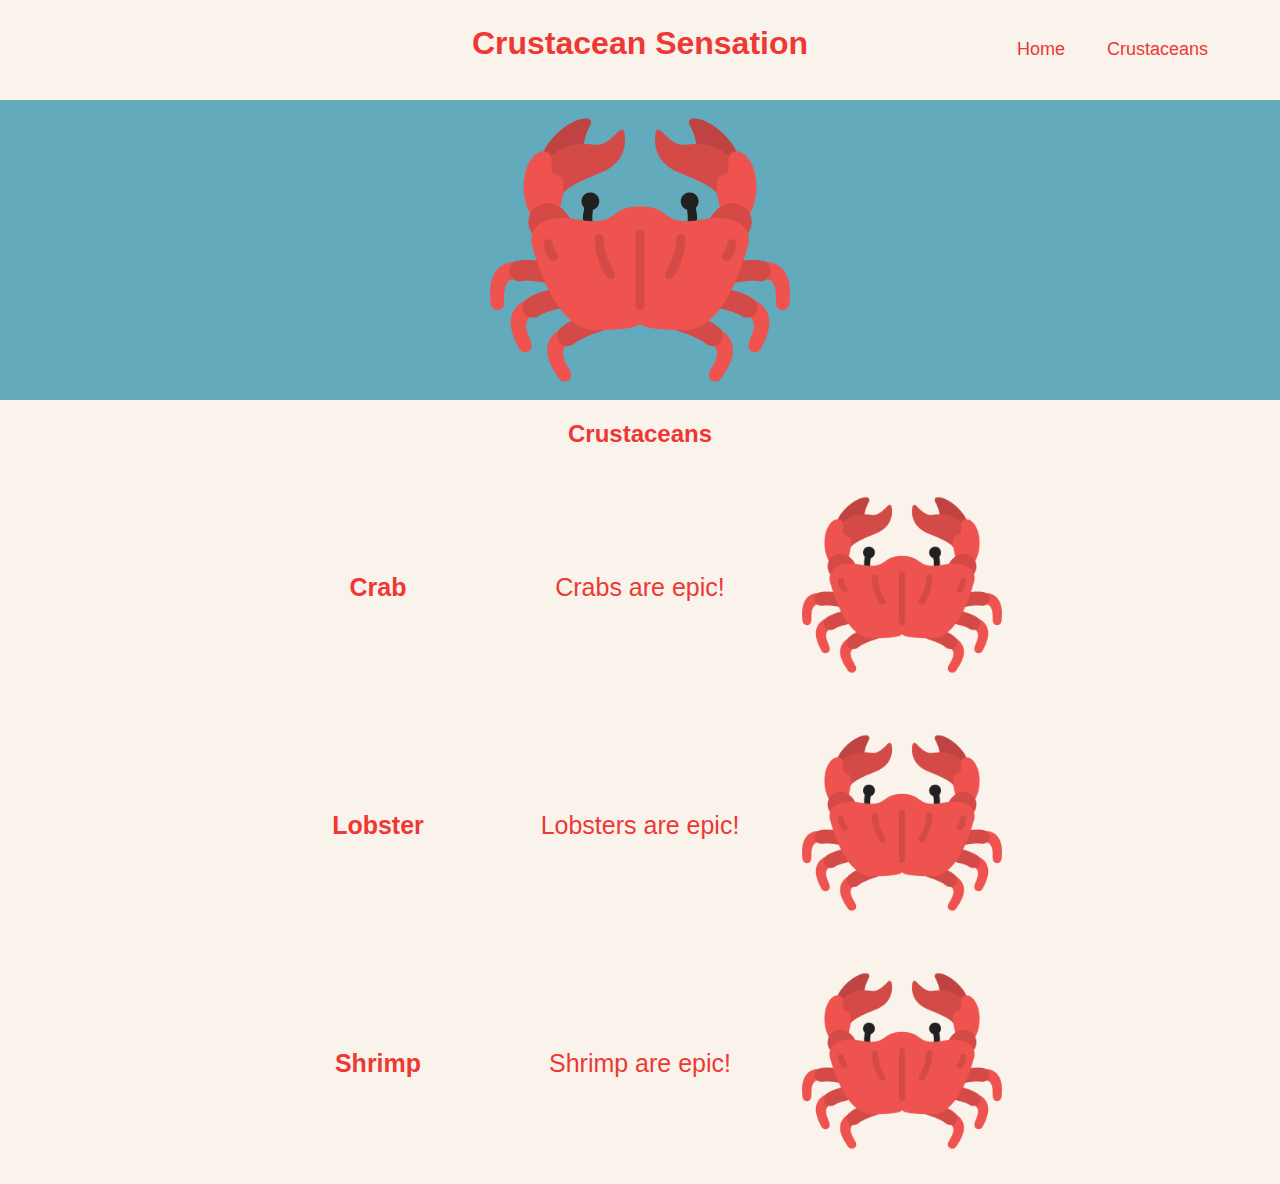
==== about.html @ 0e7e5461 "Add files via upload" ====
<!DOCTYPE html>
<html lang="en">
    <head>
        <title>Crustaceans</title>
        <link rel="stylesheet" href="style.css">
    </head>
    <body>
        <div class="Header">
            <h1 class="HeaderTitle">Crustacean Sensation</h1>
            <table class="NavLinks">
                <tr>
                    <td class="TableLinks"><a href="index.html" class="Links">Home</a></td>
                    <td class="TableLinks"><a href="about.html" class="Links">Crustaceans</a></td>
                </tr>
            </table>
        </div>
        <div class="CrabImageSection">
            <img class="CrabImg"src="Images/Crab.png">
        </div>
        <h2>Crustaceans</h2>
        <div>
            <table class="CrustInfo">
                <tr>
                    <td class="CrustData"><strong>Crab</strong></td>
                    <td class="CrustData">Crabs are epic!</td>
                    <td class="CrustData"><img class="TableImg" src="Images/Crab.png"></td>
                </tr>
                <tr>
                    <td class="CrustData"><strong>Lobster</strong></td>
                    <td class="CrustData">Lobsters are epic!</td>
                    <td class="CrustData"><img class="TableImg" src="Images/Crab.png"></td>
                </tr>
                <tr>
                    <td class="CrustData"><strong>Shrimp</strong></td>
                    <td class="CrustData">Shrimp are epic!</td>
                    <td class="CrustData"><img class="TableImg" src="Images/Crab.png"></td>
                </tr>
            </table>
        </div>
    </body>
</html>
---- style.css ----
body{
    text-align: center;
    margin: 0;
    font-family: 'Gill Sans', 'Gill Sans MT', Calibri, 'Trebuchet MS', sans-serif;
    background-color: #F9F3EC;
    color: #ED3833;
}

h1{
    margin: 0;
}

.Header{
    height: 100px;
    width: 100%;
    background-color: #F9F3EC;
}

.HeaderTitle{
    color: #ED3833;
    position: relative;
    top: 25px;
}

.NavLinks{
    margin-left: auto;
    margin-right: 50px;
    position: relative;
}

.TableLinks{
    padding: 0 20px;
}

.CrabImageSection{
    height: 300px;
    background-color: #63AABC;
}

.CrabImg{
    height: 300px;
}

.CrustaceanButton{
    border-radius: 5px;
    background-color: #ED3833;
    color: #F9F3EC;
    font-size: 40px;
    border-style: none;
}

.CrustaceanButton:hover{
    border-radius: 5px;
    background-color: #9f2622;
    color: #F9F3EC;
    font-size: 40px;
    border-style: none;
}

.Links{
    text-decoration: none;
    color: #ED3833;
    font-size: 18px;
}

.Links:hover{
    color: #641917;
}

.CrustInfo{
    margin: 0 auto;
    font-size: 25px;
}

.CrustData{
    padding: 15px 30px;
    margin: auto 0;
    width: 200px;
}

.TableImg{
    width: 200px;
    display: inline;
}
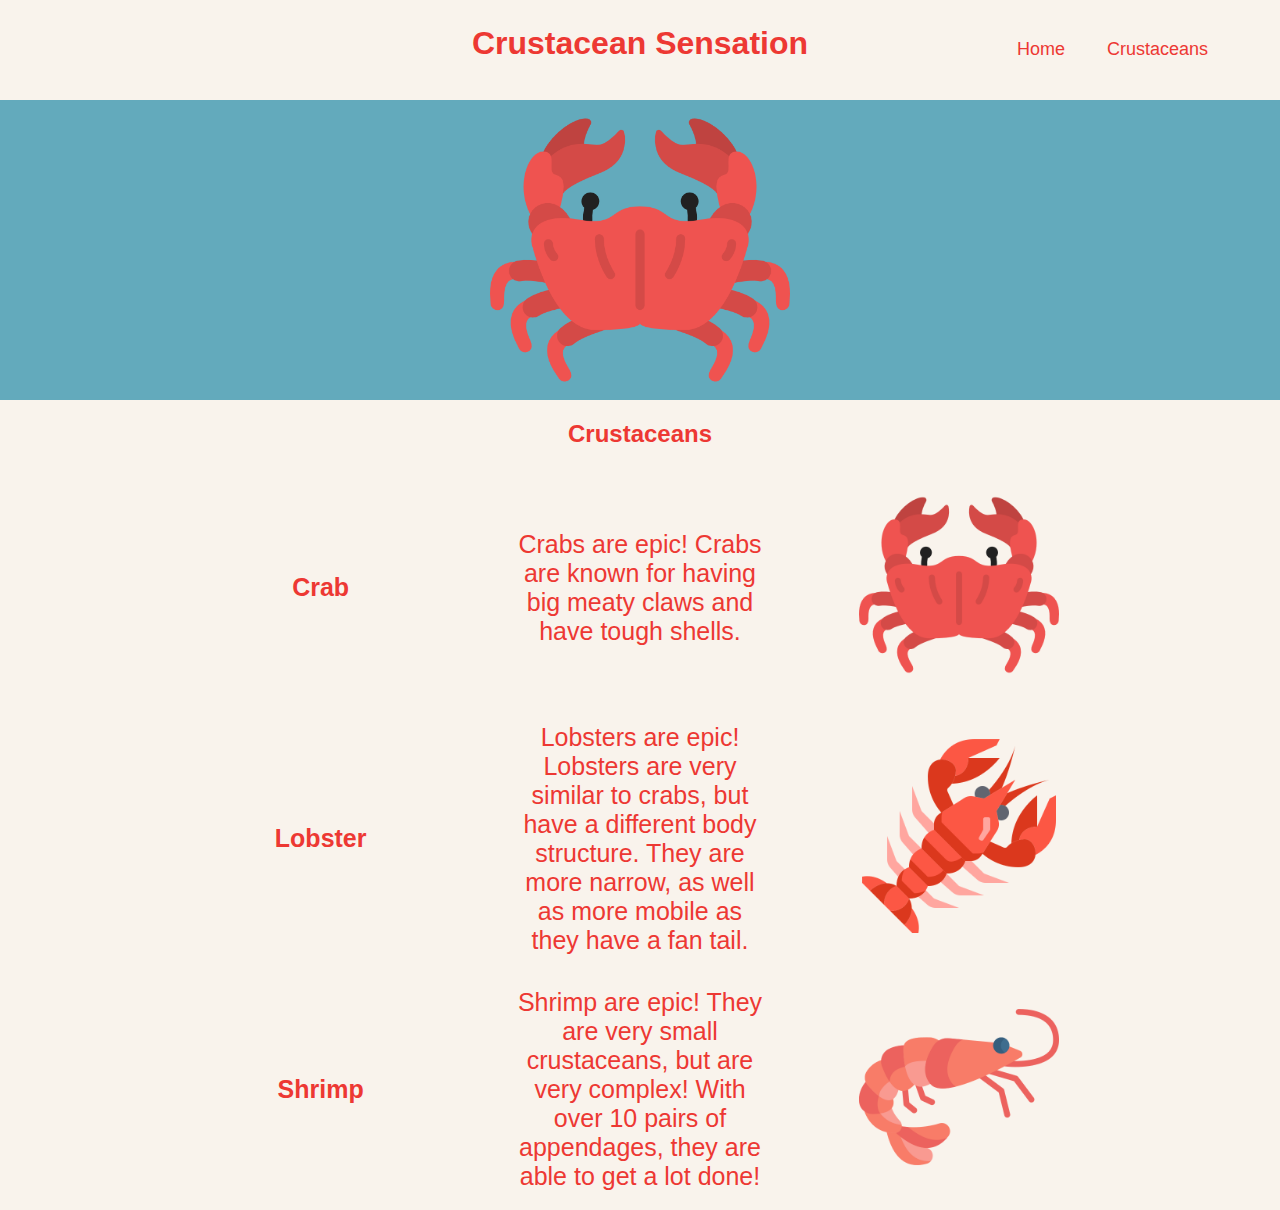
==== commit ced5216d: "Updated Crustaceans Page" ====
--- a/about.html
+++ b/about.html
@@ -22,18 +22,18 @@
             <table class="CrustInfo">
                 <tr>
                     <td class="CrustData"><strong>Crab</strong></td>
-                    <td class="CrustData">Crabs are epic!</td>
+                    <td class="CrustData">Crabs are epic! Crabs are known for having big meaty claws and have tough shells.</td>
                     <td class="CrustData"><img class="TableImg" src="Images/Crab.png"></td>
                 </tr>
                 <tr>
                     <td class="CrustData"><strong>Lobster</strong></td>
-                    <td class="CrustData">Lobsters are epic!</td>
-                    <td class="CrustData"><img class="TableImg" src="Images/Crab.png"></td>
+                    <td class="CrustData">Lobsters are epic! Lobsters are very similar to crabs, but have a different body structure. They are more narrow, as well as more mobile as they have a fan tail.</td>
+                    <td class="CrustData"><img class="TableImg" src="Images/Lobster.png"></td>
                 </tr>
                 <tr>
                     <td class="CrustData"><strong>Shrimp</strong></td>
-                    <td class="CrustData">Shrimp are epic!</td>
-                    <td class="CrustData"><img class="TableImg" src="Images/Crab.png"></td>
+                    <td class="CrustData">Shrimp are epic! They are very small crustaceans, but are very complex! With over 10 pairs of appendages, they are able to get a lot done!</td>
+                    <td class="CrustData"><img class="TableImg" src="Images/Shrimp.png"></td>
                 </tr>
             </table>
         </div>
--- a/style.css
+++ b/style.css
@@ -70,6 +70,7 @@
 .CrustInfo{
     margin: 0 auto;
     font-size: 25px;
+    width: 75%;
 }
 
 .CrustData{
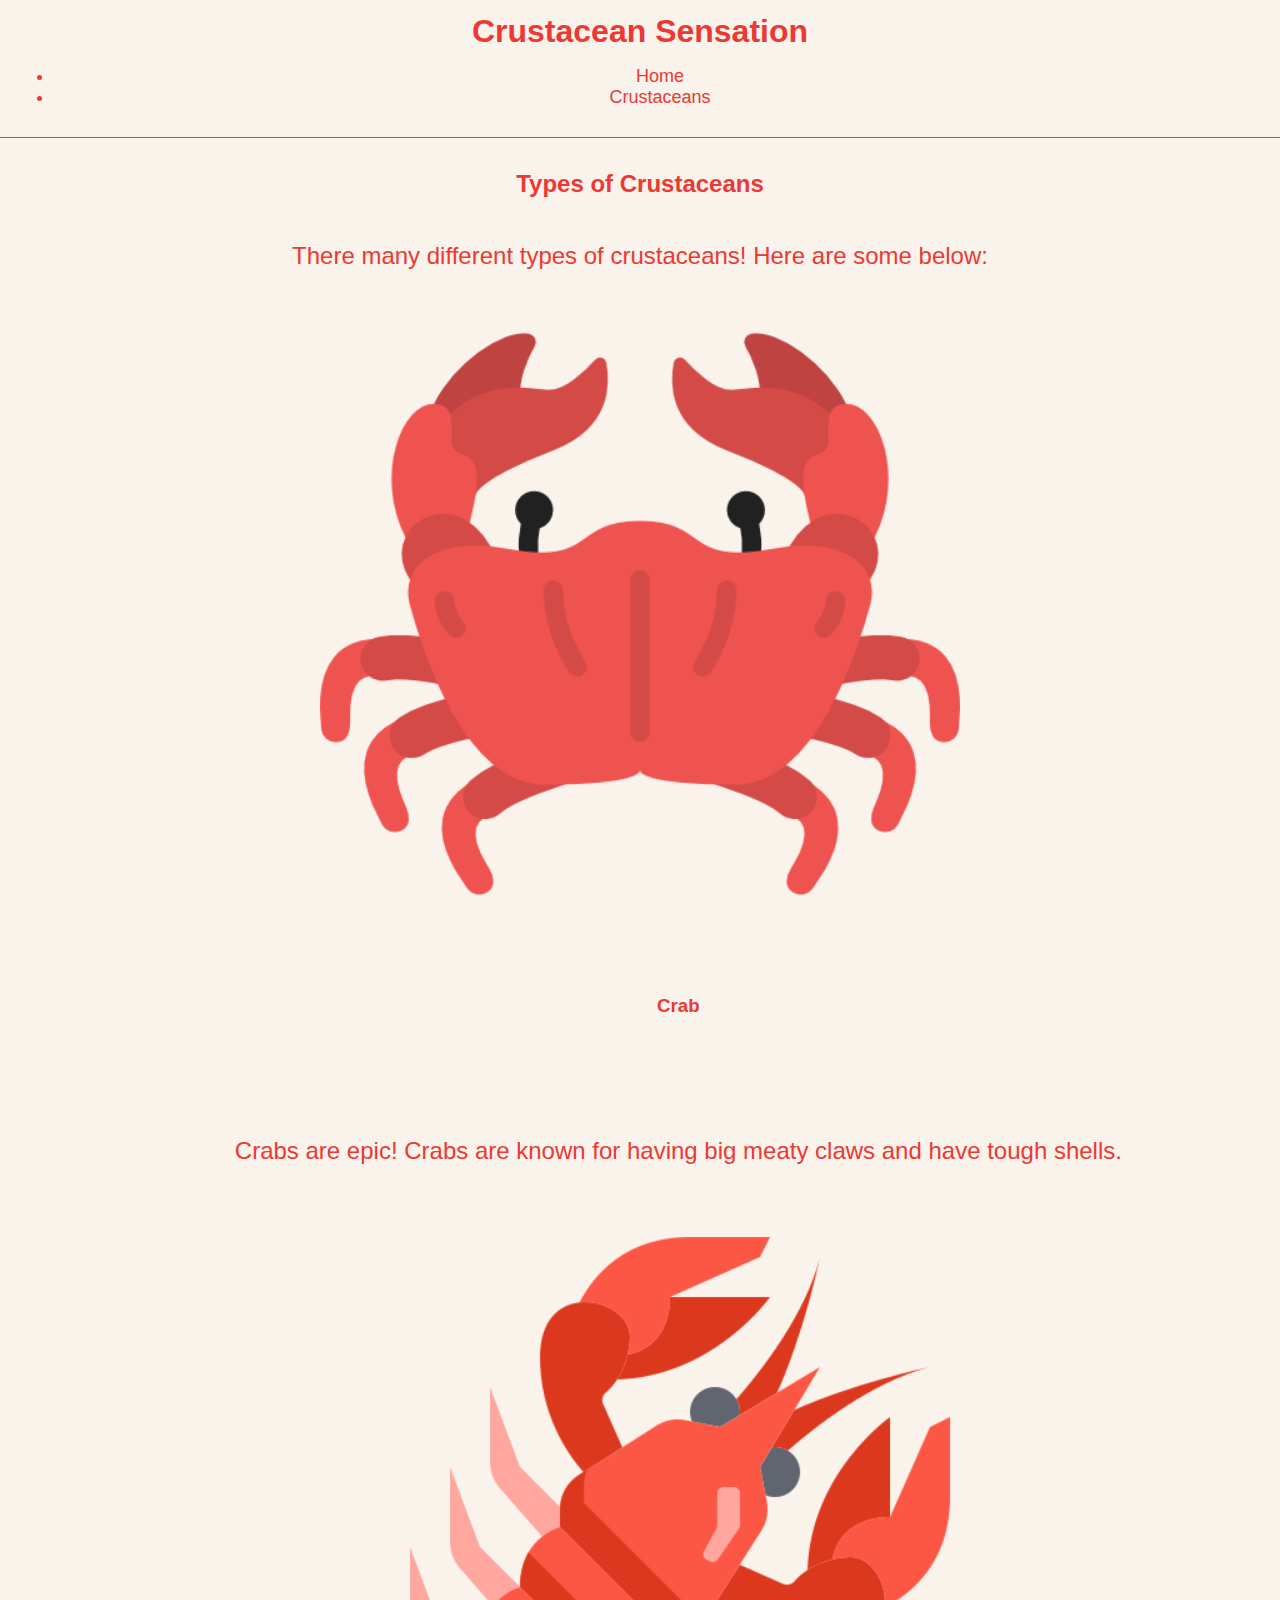
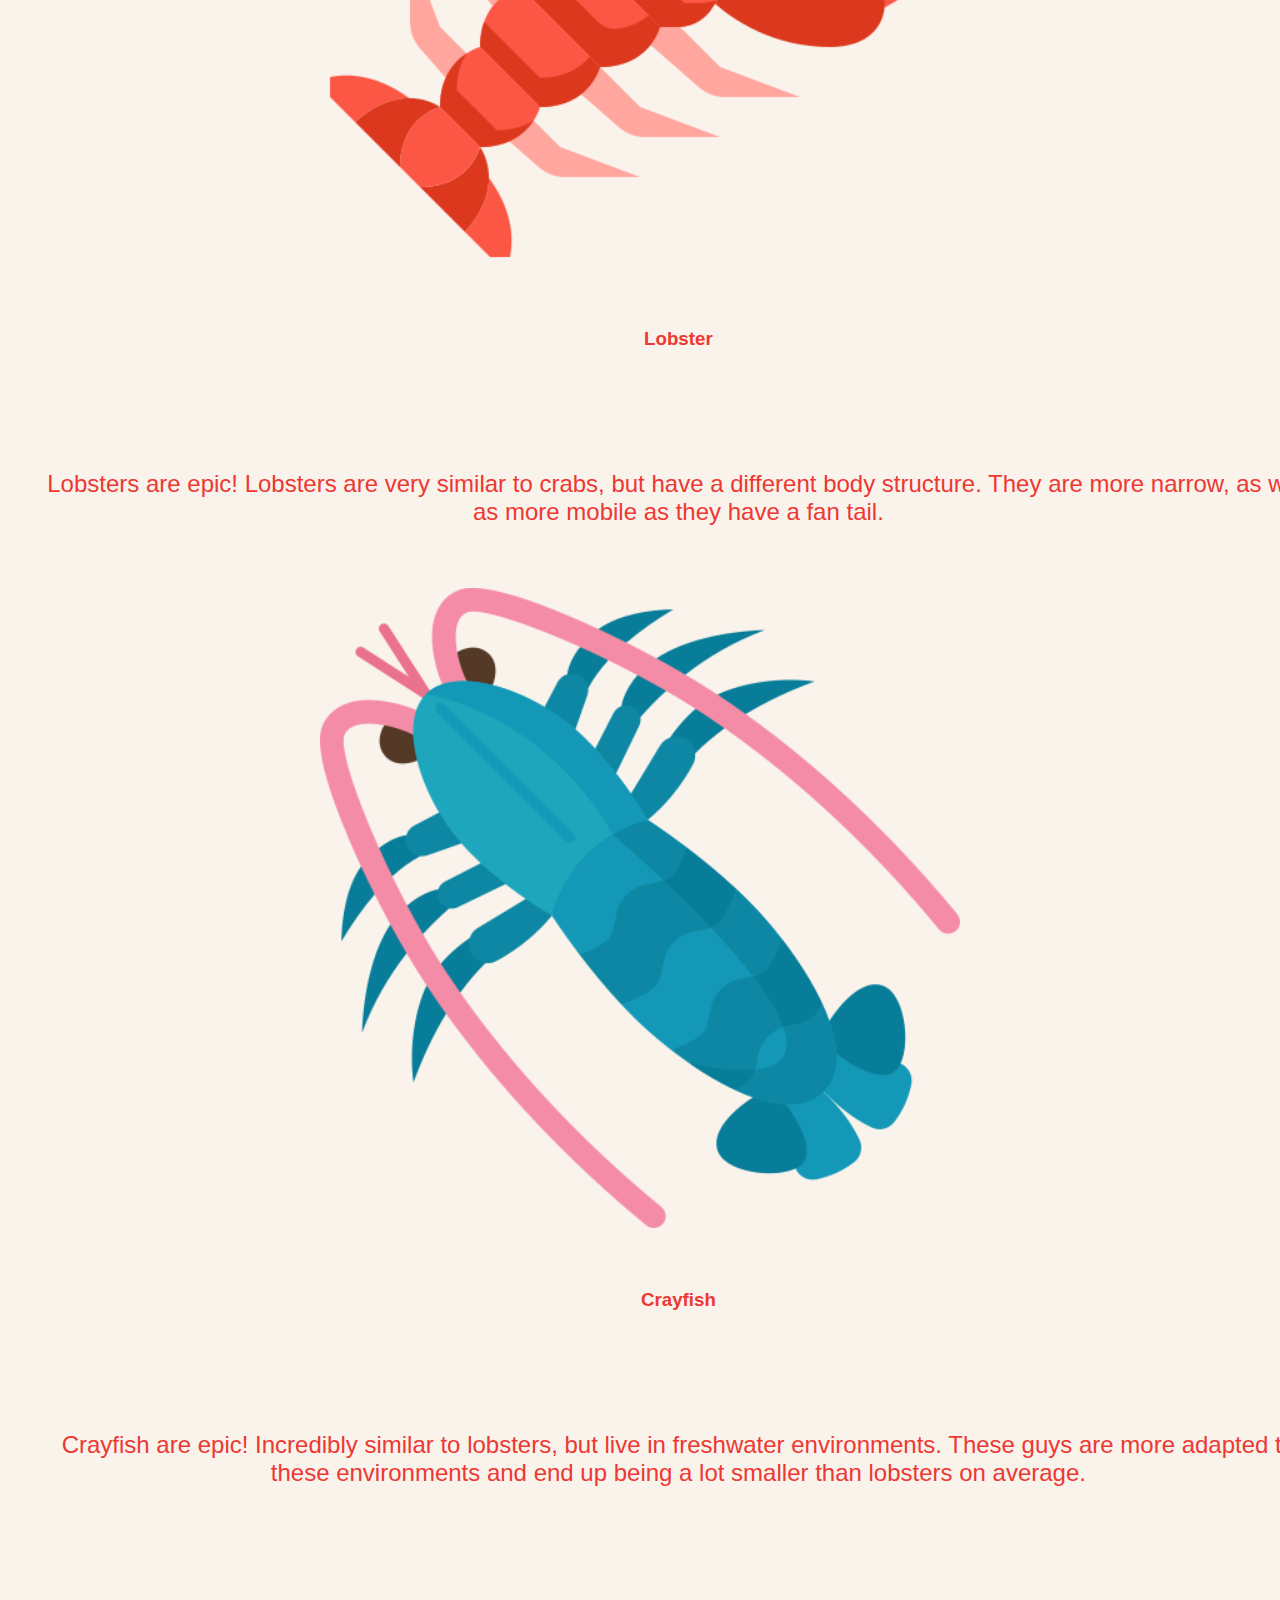
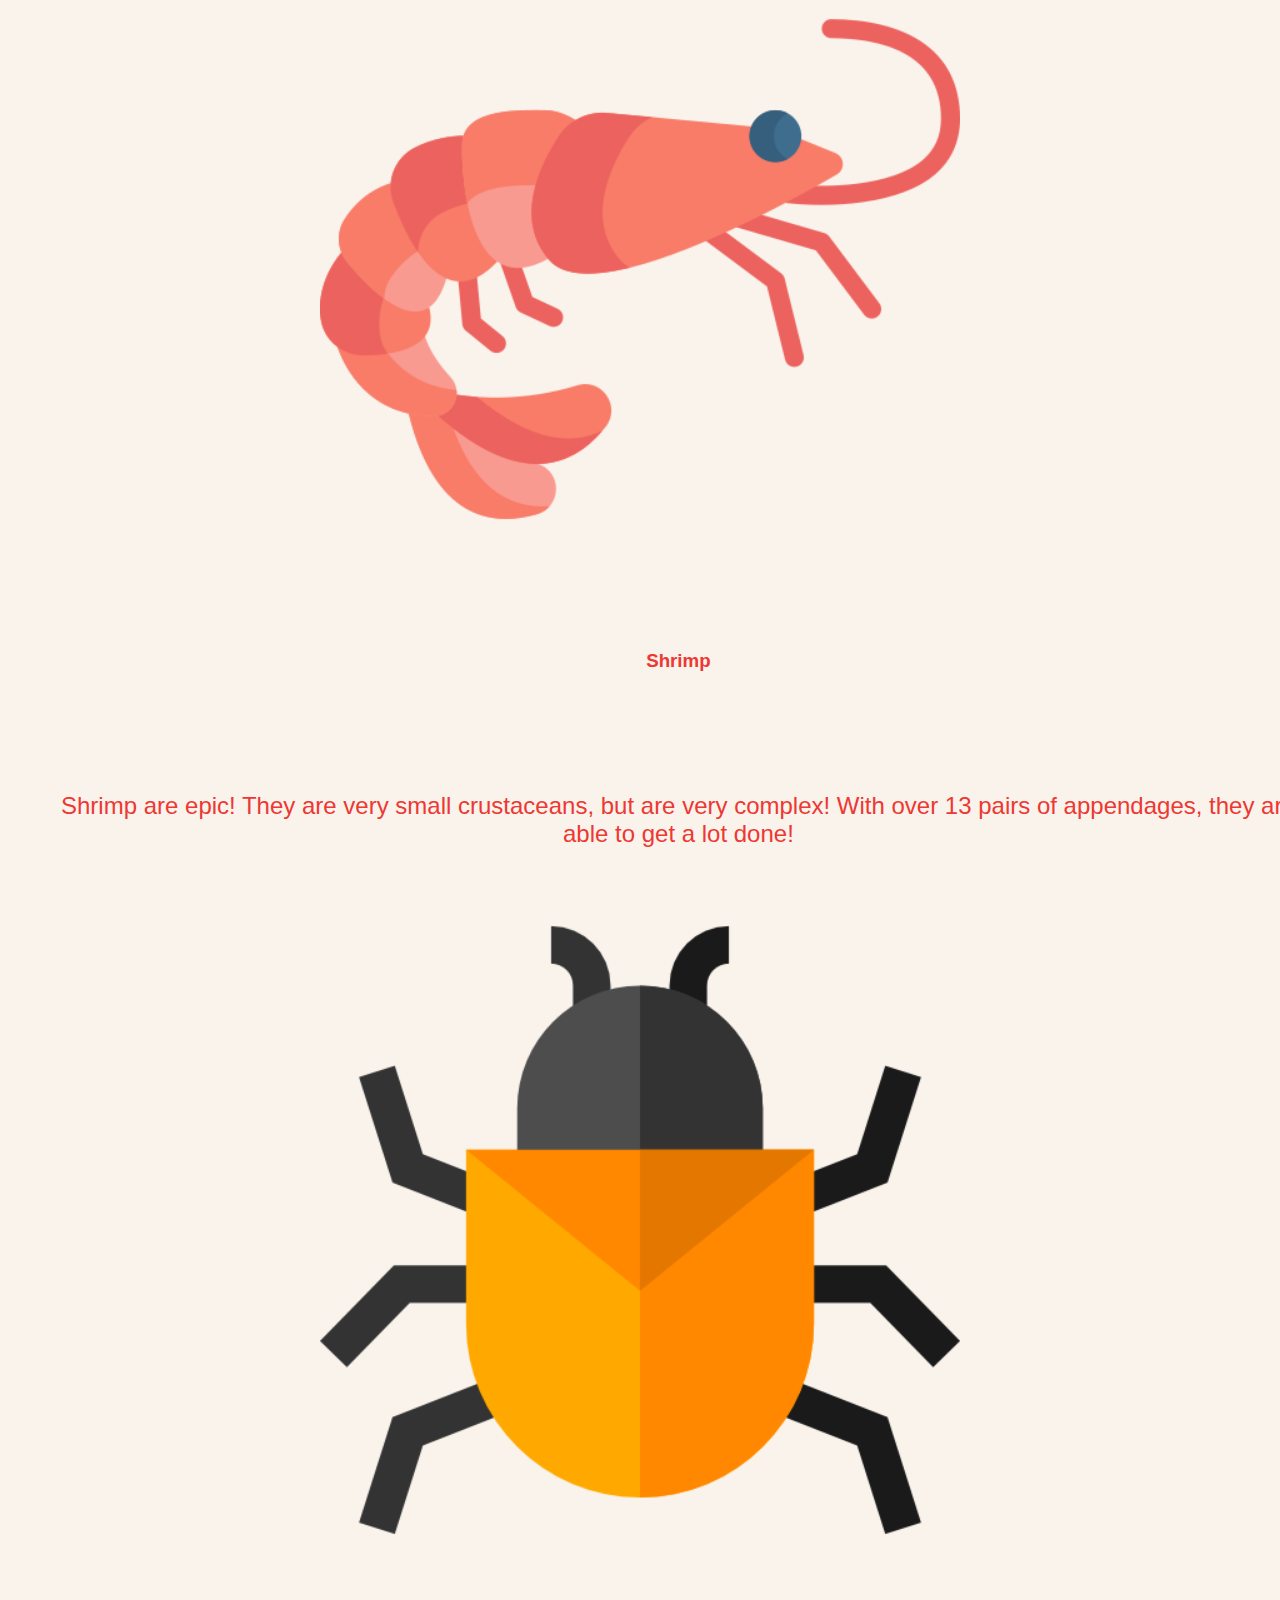
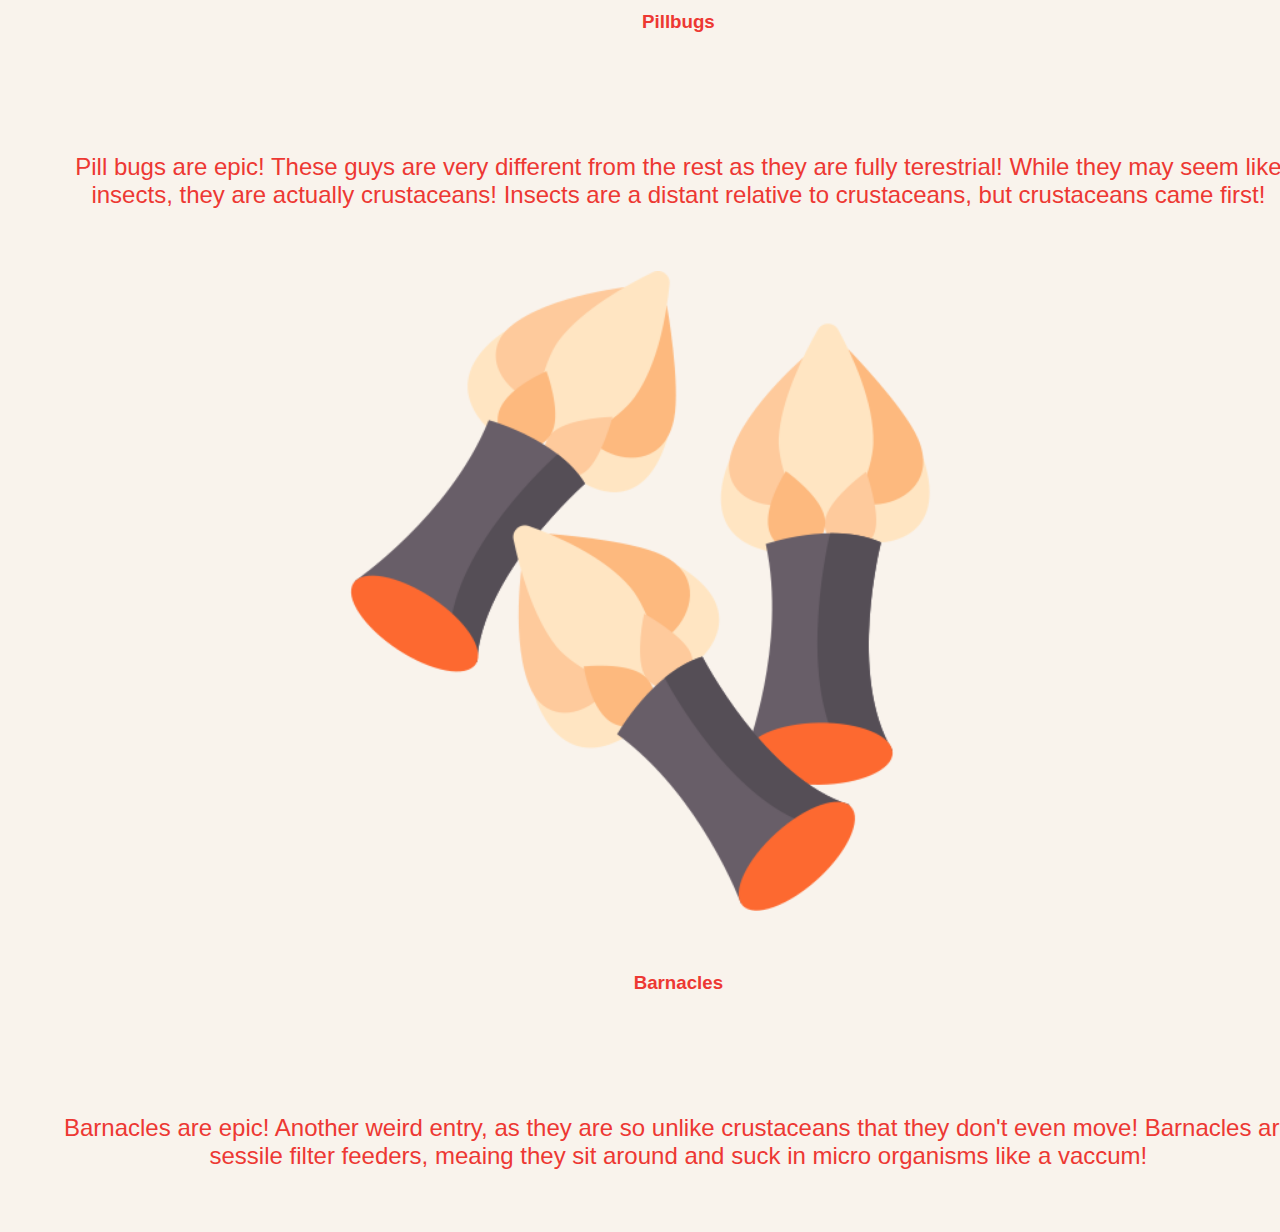
==== commit 4d0255b7: "Added Bootstrap and more crustacean entries." ====
--- a/about.html
+++ b/about.html
@@ -2,40 +2,52 @@
 <html lang="en">
     <head>
         <title>Crustaceans</title>
+        <link href="https://cdn.jsdelivr.net/npm/bootstrap@5.3.0-alpha3/dist/css/bootstrap.min.css" rel="stylesheet" integrity="sha384-KK94CHFLLe+nY2dmCWGMq91rCGa5gtU4mk92HdvYe+M/SXH301p5ILy+dN9+nJOZ" crossorigin="anonymous">
         <link rel="stylesheet" href="style.css">
     </head>
     <body>
-        <div class="Header">
-            <h1 class="HeaderTitle">Crustacean Sensation</h1>
-            <table class="NavLinks">
-                <tr>
-                    <td class="TableLinks"><a href="index.html" class="Links">Home</a></td>
-                    <td class="TableLinks"><a href="about.html" class="Links">Crustaceans</a></td>
-                </tr>
-            </table>
+        <div class="container-fluid">
+            <div class="navbar navbar-expand-lg">
+                <h1 class="HeaderTitle">Crustacean Sensation</h1>
+                <ul class="navbar-nav ms-auto">
+                    <li class="TableLinks nav-item"><a href="index.html" class="Links">Home</a></li>
+                    <li class="TableLinks nav-item"><a href="about.html" class="Links">Crustaceans</a></li>
+                </li>
+            </div>
         </div>
-        <div class="CrabImageSection">
-            <img class="CrabImg"src="Images/Crab.png">
-        </div>
-        <h2>Crustaceans</h2>
-        <div>
-            <table class="CrustInfo">
-                <tr>
-                    <td class="CrustData"><strong>Crab</strong></td>
-                    <td class="CrustData">Crabs are epic! Crabs are known for having big meaty claws and have tough shells.</td>
-                    <td class="CrustData"><img class="TableImg" src="Images/Crab.png"></td>
-                </tr>
-                <tr>
-                    <td class="CrustData"><strong>Lobster</strong></td>
-                    <td class="CrustData">Lobsters are epic! Lobsters are very similar to crabs, but have a different body structure. They are more narrow, as well as more mobile as they have a fan tail.</td>
-                    <td class="CrustData"><img class="TableImg" src="Images/Lobster.png"></td>
-                </tr>
-                <tr>
-                    <td class="CrustData"><strong>Shrimp</strong></td>
-                    <td class="CrustData">Shrimp are epic! They are very small crustaceans, but are very complex! With over 10 pairs of appendages, they are able to get a lot done!</td>
-                    <td class="CrustData"><img class="TableImg" src="Images/Shrimp.png"></td>
-                </tr>
-            </table>
+        <h2>Types of Crustaceans</h2>
+        <p>There many different types of crustaceans! Here are some below:</p>
+        <div class="row">
+            <div class="col-lg-4 dataSection">
+                <img class="TableImg" src="Images/Crab.png">
+                <h3 class="CrustData"><strong>Crab</strong></h3>
+                <p class="CrustData">Crabs are epic! Crabs are known for having big meaty claws and have tough shells.</p>
+            </div>
+            <div class="col-lg-4 dataSection">
+                <img class="TableImg" src="Images/Lobster.png">
+                <h3 class="CrustData"><strong>Lobster</strong></h3>
+                <p class="CrustData">Lobsters are epic! Lobsters are very similar to crabs, but have a different body structure. They are more narrow, as well as more mobile as they have a fan tail.</p>
+            </div>
+            <div class="col-lg-4 dataSection">
+                <img class="TableImg" src="Images/Crayfish.png">
+                <h3 class="CrustData"><strong>Crayfish</strong></h3>
+                <p class="CrustData">Crayfish are epic! Incredibly similar to lobsters, but live in freshwater environments. These guys are more adapted to these environments and end up being a lot smaller than lobsters on average.</p>
+            </div>
+            <div class="col-lg-4 dataSection">
+                <img class="TableImg" src="Images/Shrimp.png">
+                <h3 class="CrustData"><strong>Shrimp</strong></h3>
+                <p class="CrustData">Shrimp are epic! They are very small crustaceans, but are very complex! With over 13 pairs of appendages, they are able to get a lot done!</p>
+            </div>
+            <div class="col-lg-4 dataSection">
+                <img class="TableImg" src="Images/Pillbug.png">
+                <h3 class="CrustData"><strong>Pillbugs</strong></h3>
+                <p class="CrustData">Pill bugs are epic! These guys are very different from the rest as they are fully terestrial! While they may seem like insects, they are actually crustaceans! Insects are a distant relative to crustaceans, but crustaceans came first!</p>
+            </div>
+            <div class="col-lg-4 dataSection">
+                <img class="TableImg" src="Images/Barnacles.png">
+                <h3 class="CrustData"><strong>Barnacles</strong></h3>
+                <p class="CrustData">Barnacles are epic! Another weird entry, as they are so unlike crustaceans that they don't even move! Barnacles are sessile filter feeders, meaing they sit around and suck in micro organisms like a vaccum!</p>
+            </div>
         </div>
     </body>
 </html>--- a/style.css
+++ b/style.css
@@ -10,35 +10,43 @@
     margin: 0;
 }
 
-.Header{
-    height: 100px;
+p{
+    font-size: 1.5rem;
+    display: inline-block;
+}
+
+h2{
+    padding-top: 1%;
+}
+
+.container-fluid{
     width: 100%;
+    padding: 0;
+}
+
+.navbar{
+    padding: 1%;
     background-color: #F9F3EC;
+    border-bottom: 1px solid;
+    border-color: #ED3833;
 }
 
 .HeaderTitle{
     color: #ED3833;
-    position: relative;
-    top: 25px;
-}
-
-.NavLinks{
-    margin-left: auto;
-    margin-right: 50px;
-    position: relative;
 }
 
 .TableLinks{
-    padding: 0 20px;
+    padding: 0 1rem;
 }
 
 .CrabImageSection{
-    height: 300px;
+    width: 100%;
     background-color: #63AABC;
+    margin: 0;
 }
 
 .CrabImg{
-    height: 300px;
+    width: 35%;
 }
 
 .CrustaceanButton{
@@ -47,6 +55,7 @@
     color: #F9F3EC;
     font-size: 40px;
     border-style: none;
+    margin: 2rem;
 }
 
 .CrustaceanButton:hover{
@@ -67,19 +76,25 @@
     color: #641917;
 }
 
-.CrustInfo{
-    margin: 0 auto;
-    font-size: 25px;
-    width: 75%;
+.row{
+    width: 100%;
+    margin: 0;
+}
+
+/* About Section */
+
+.dataSection
+{
+    padding: 0;
 }
 
 .CrustData{
-    padding: 15px 30px;
-    margin: auto 0;
-    width: 200px;
+    padding: 3%;
+    width: 100%;
+    text-align: center;
 }
 
 .TableImg{
-    width: 200px;
-    display: inline;
+    width: 50%;
+    display: inline-block;
 }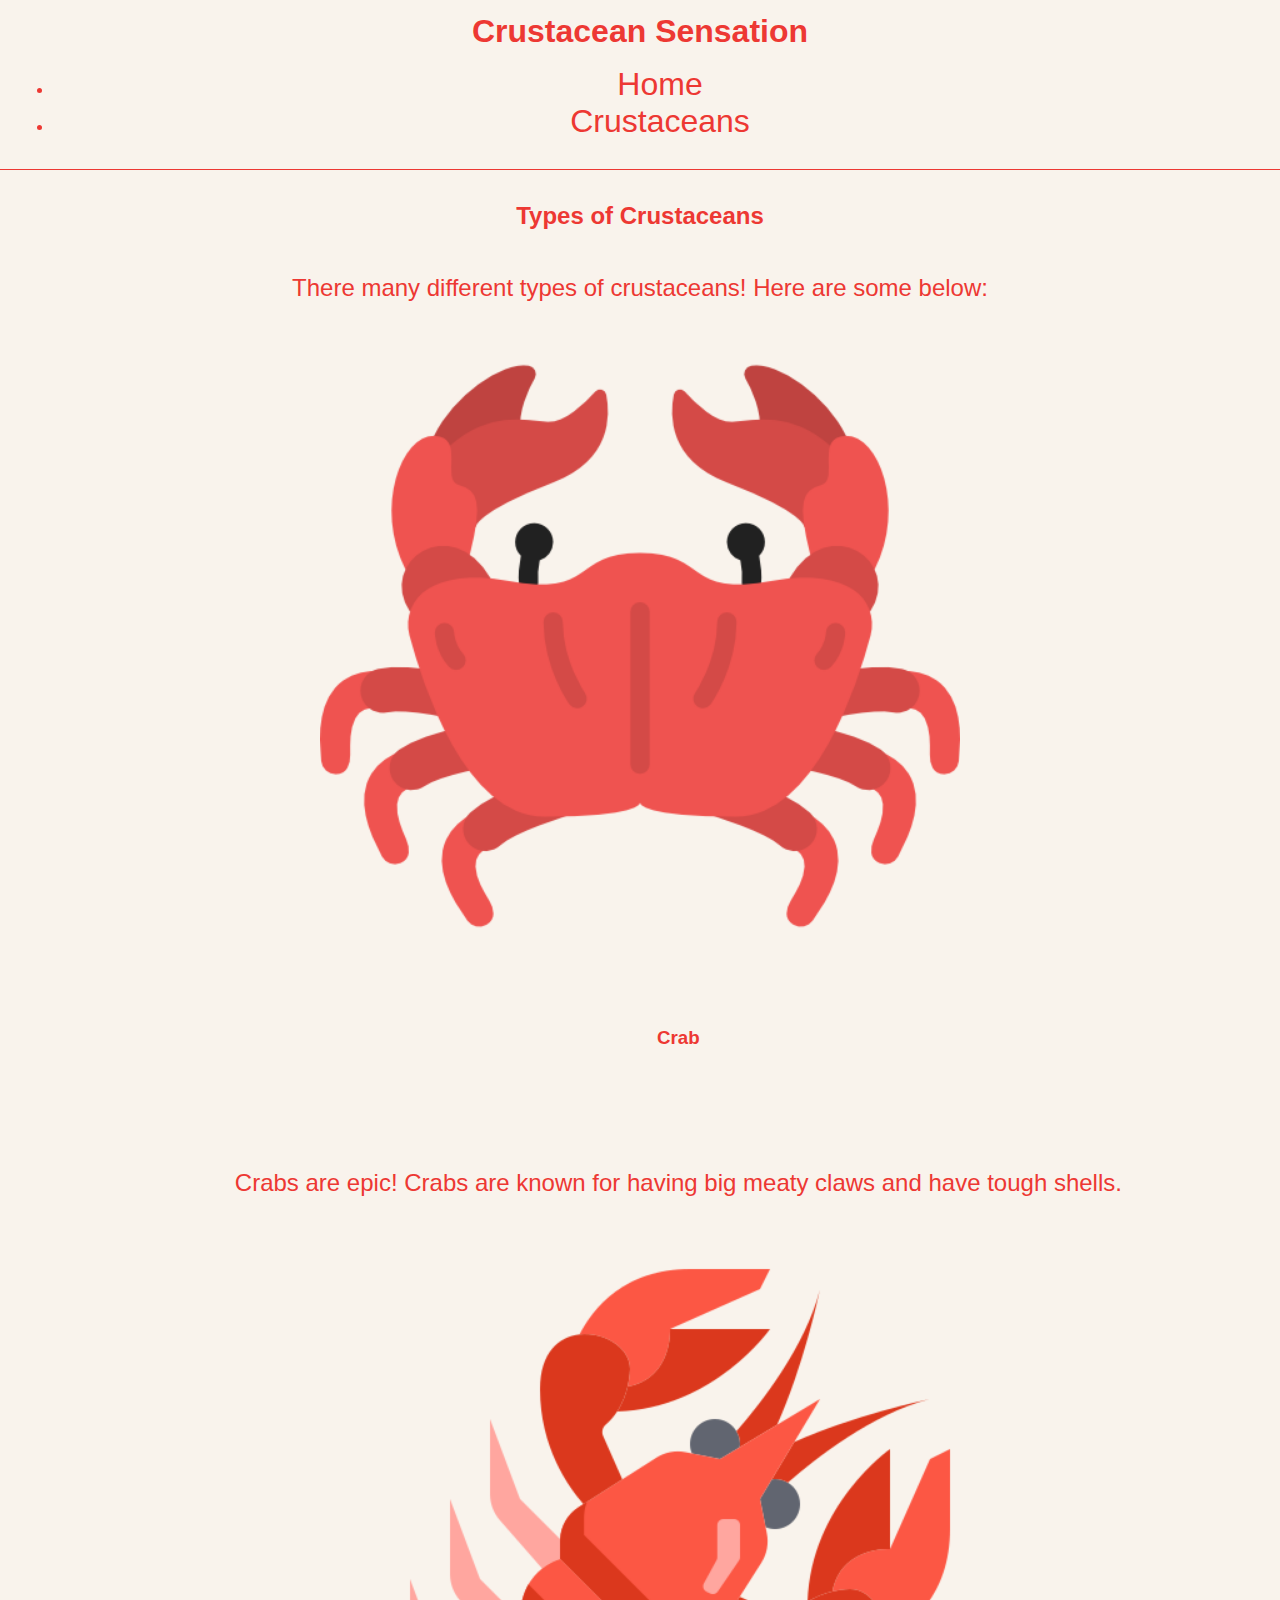
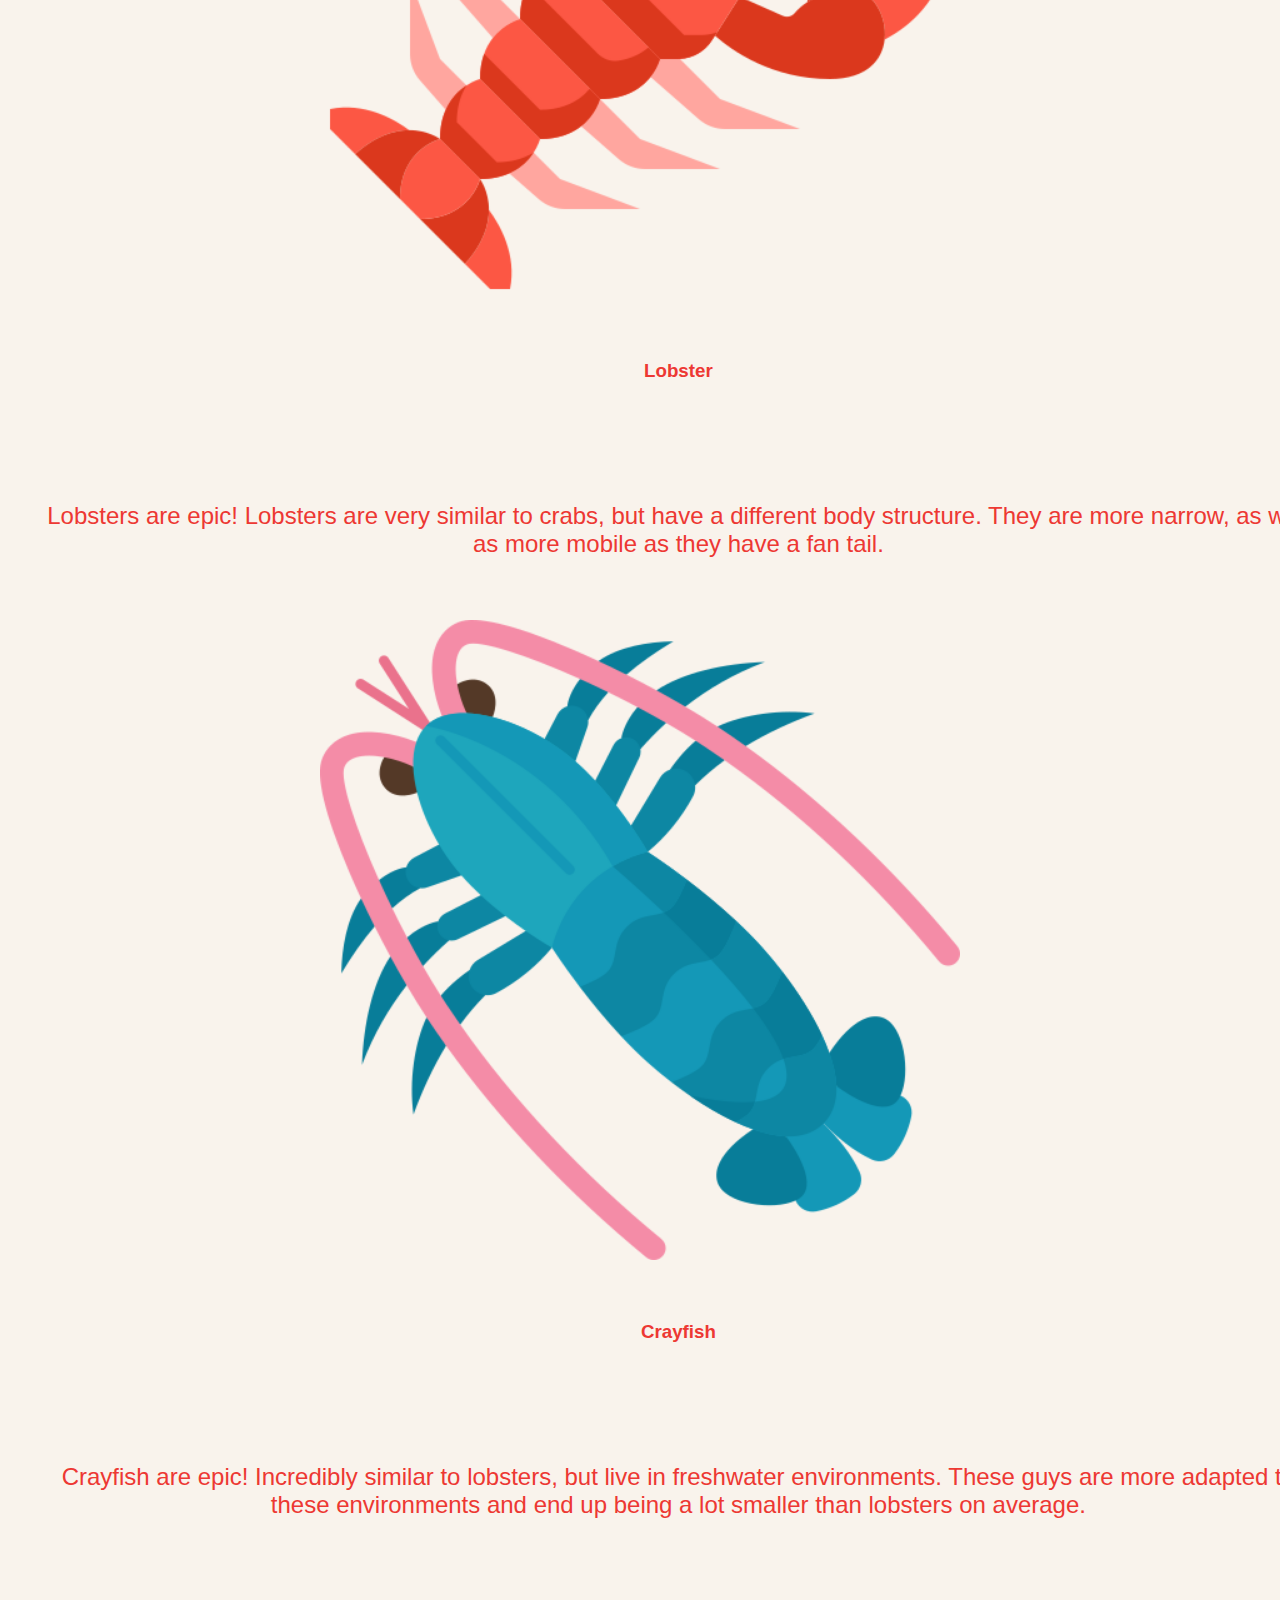
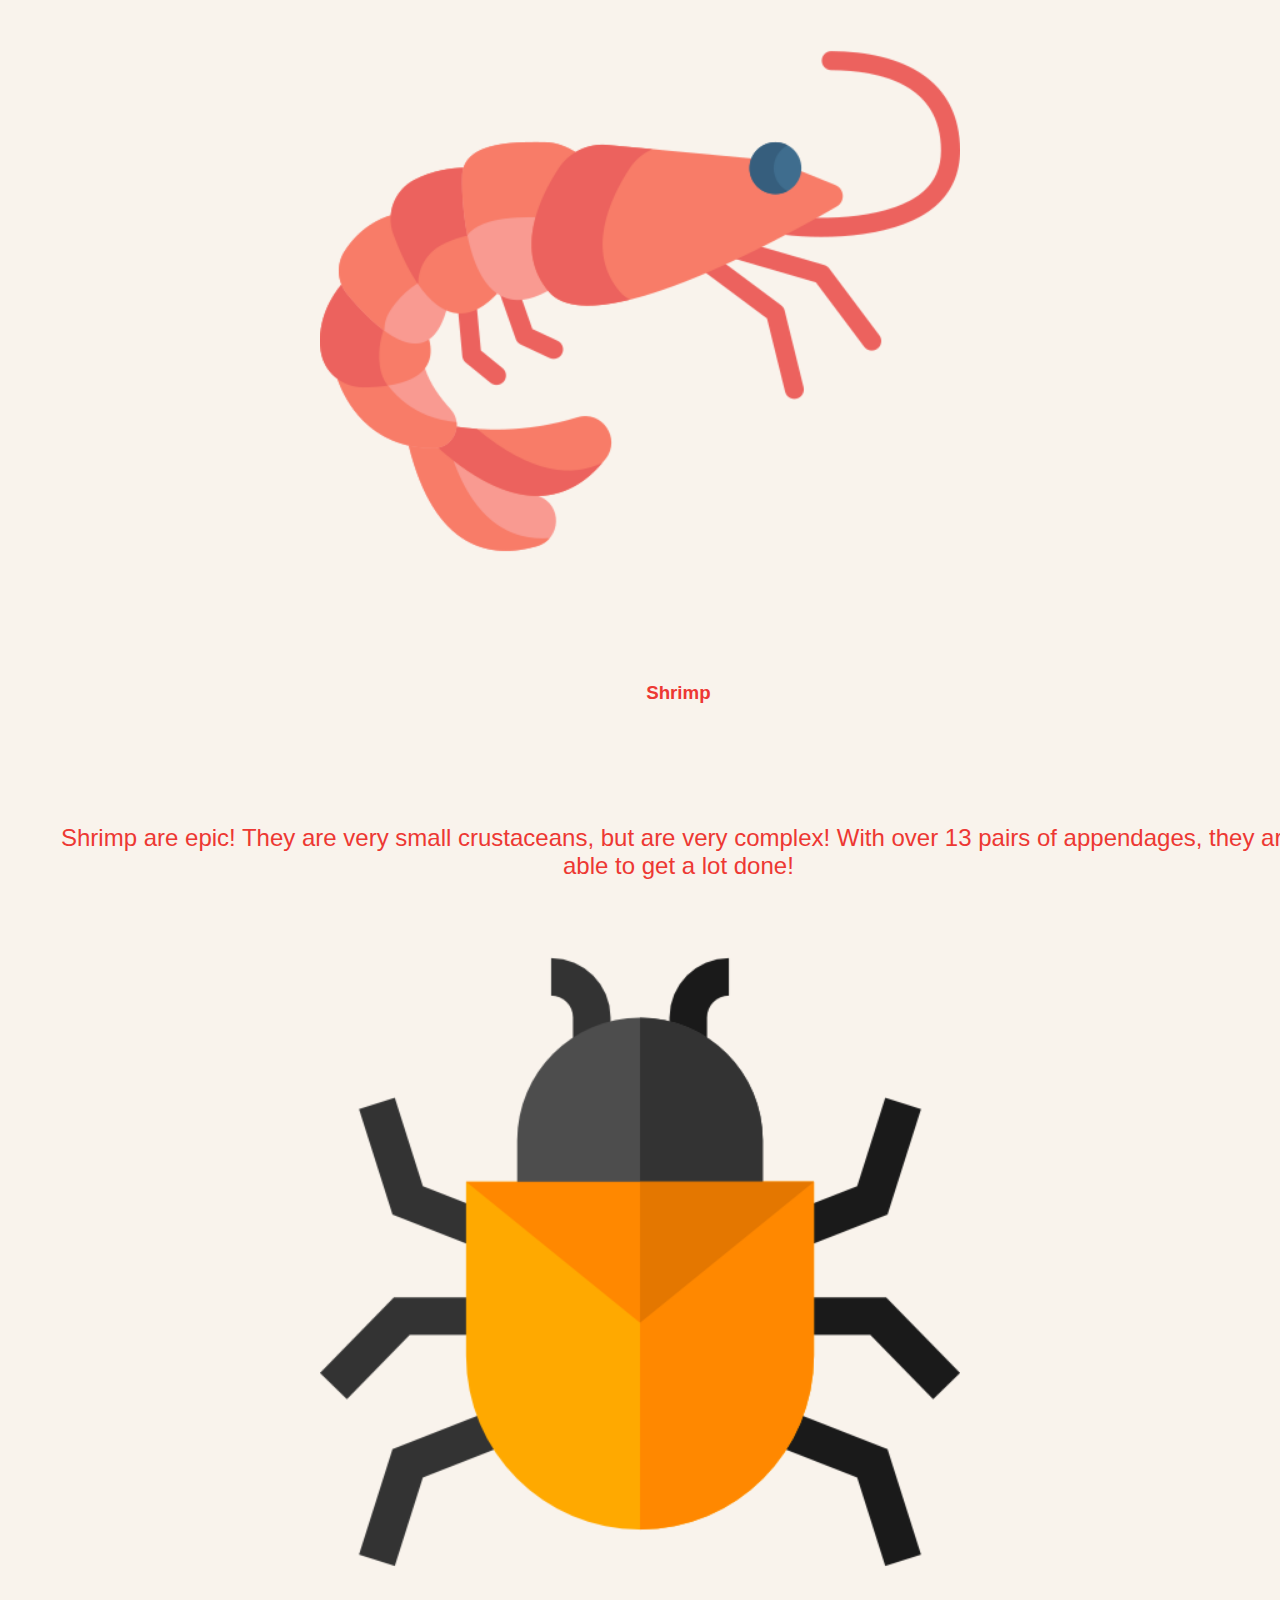
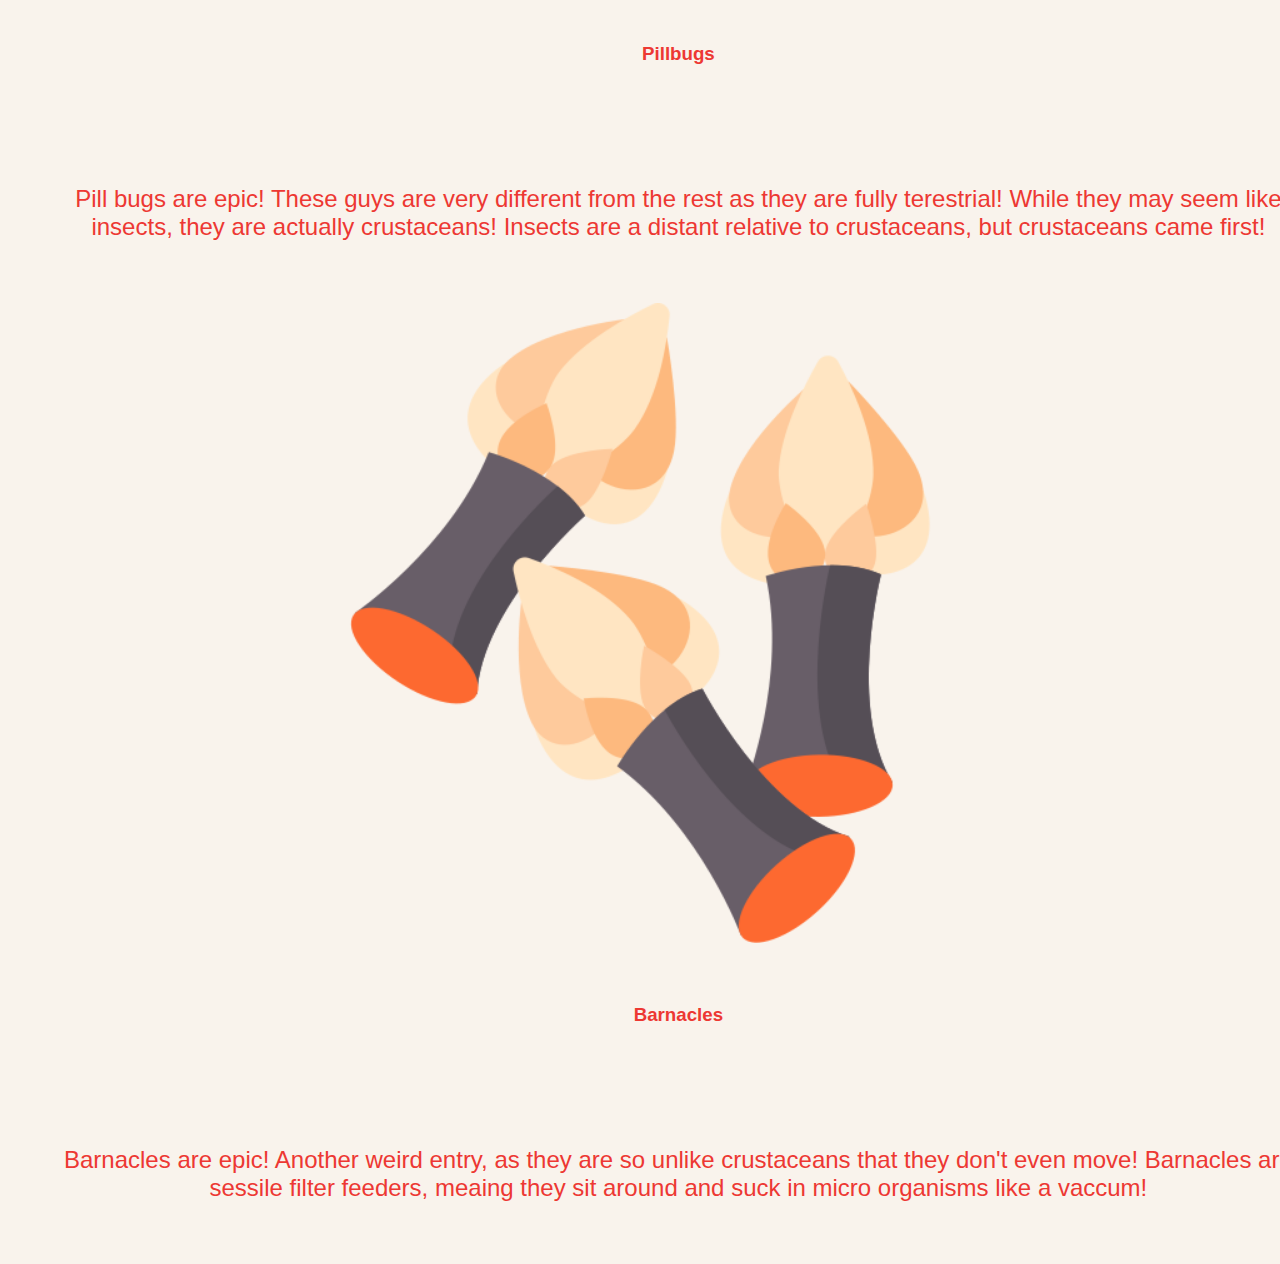
==== commit bae20444: "Fixed Nav Links" ====
--- a/about.html
+++ b/about.html
@@ -10,8 +10,12 @@
             <div class="navbar navbar-expand-lg">
                 <h1 class="HeaderTitle">Crustacean Sensation</h1>
                 <ul class="navbar-nav ms-auto">
-                    <li class="TableLinks nav-item"><a href="index.html" class="Links">Home</a></li>
-                    <li class="TableLinks nav-item"><a href="about.html" class="Links">Crustaceans</a></li>
+                    <li class="TableLinks nav-item">
+                        <a href="index.html" class="Links">Home</a>
+                    </li>
+                    <li class="TableLinks nav-item">
+                        <a href="about.html" class="Links">Crustaceans</a>
+                    </li>
                 </li>
             </div>
         </div>
--- a/style.css
+++ b/style.css
@@ -69,7 +69,7 @@
 .Links{
     text-decoration: none;
     color: #ED3833;
-    font-size: 18px;
+    font-size: 2rem;
 }
 
 .Links:hover{
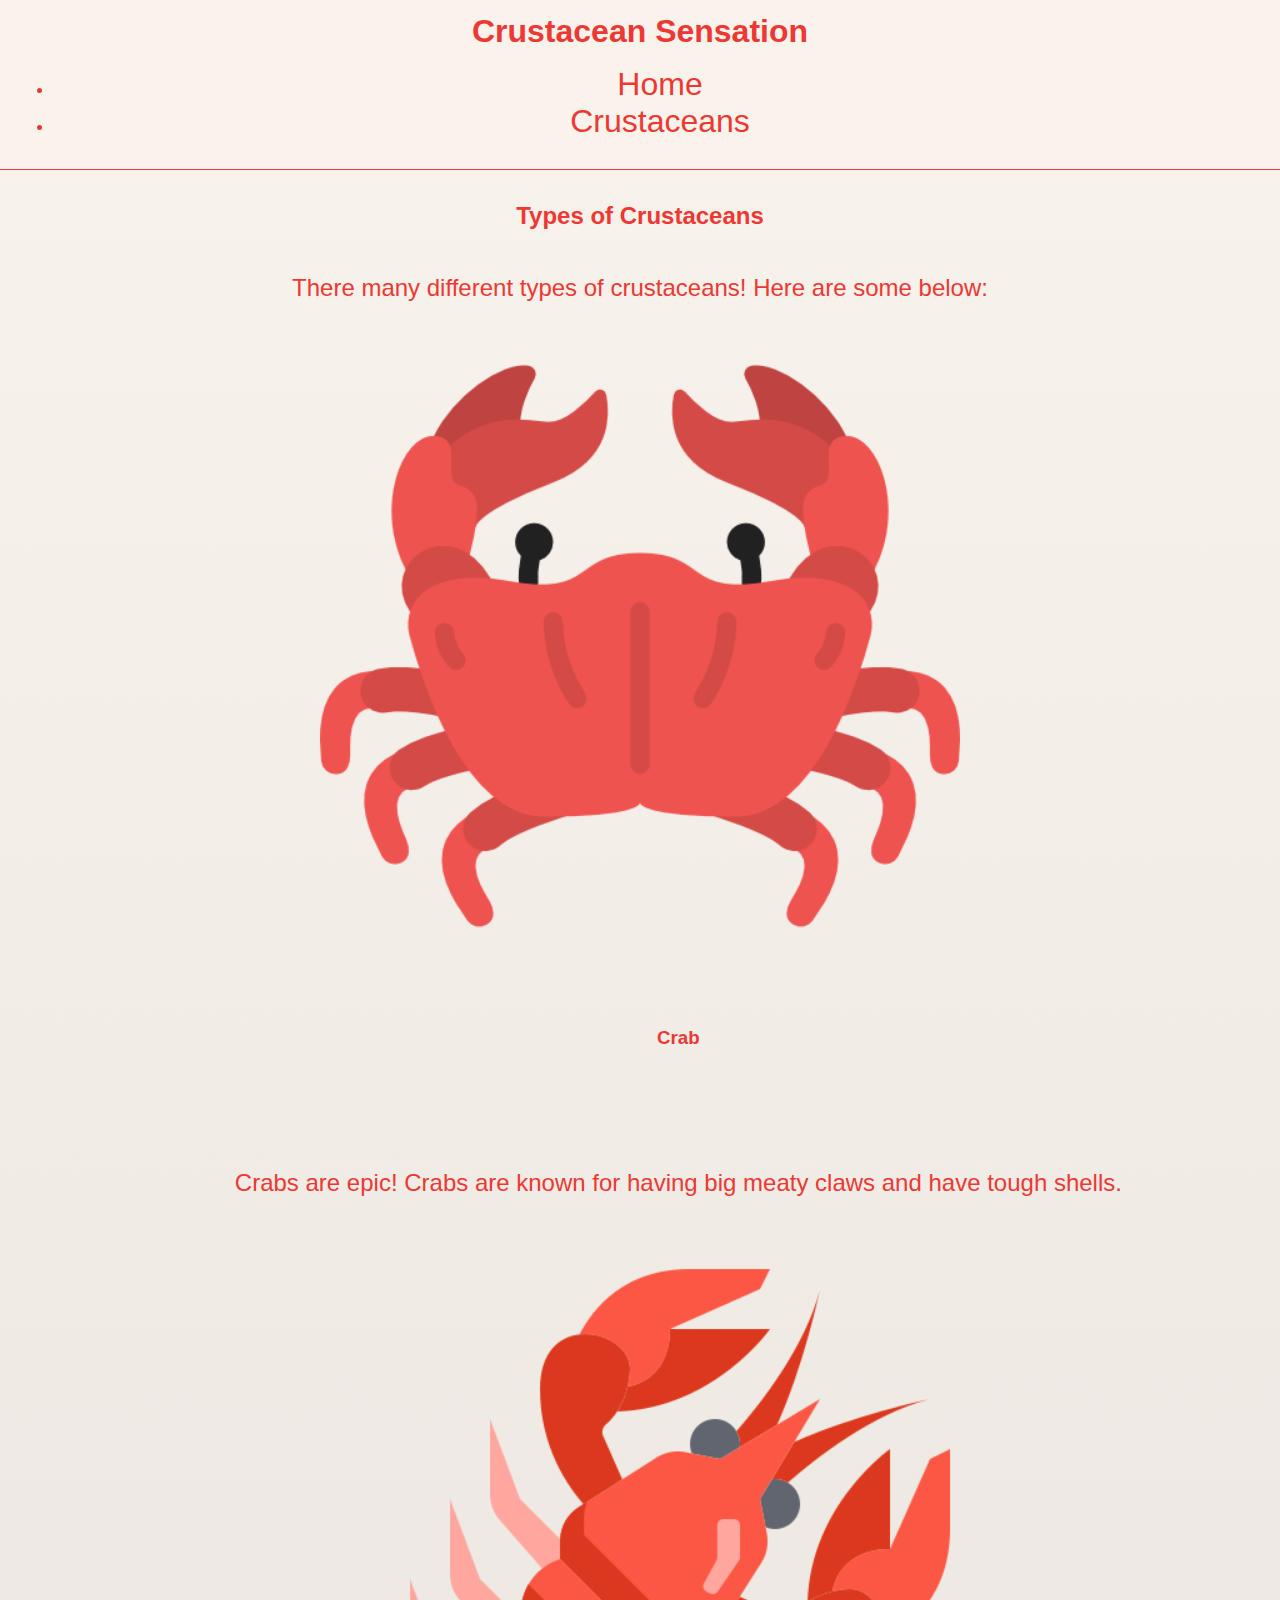
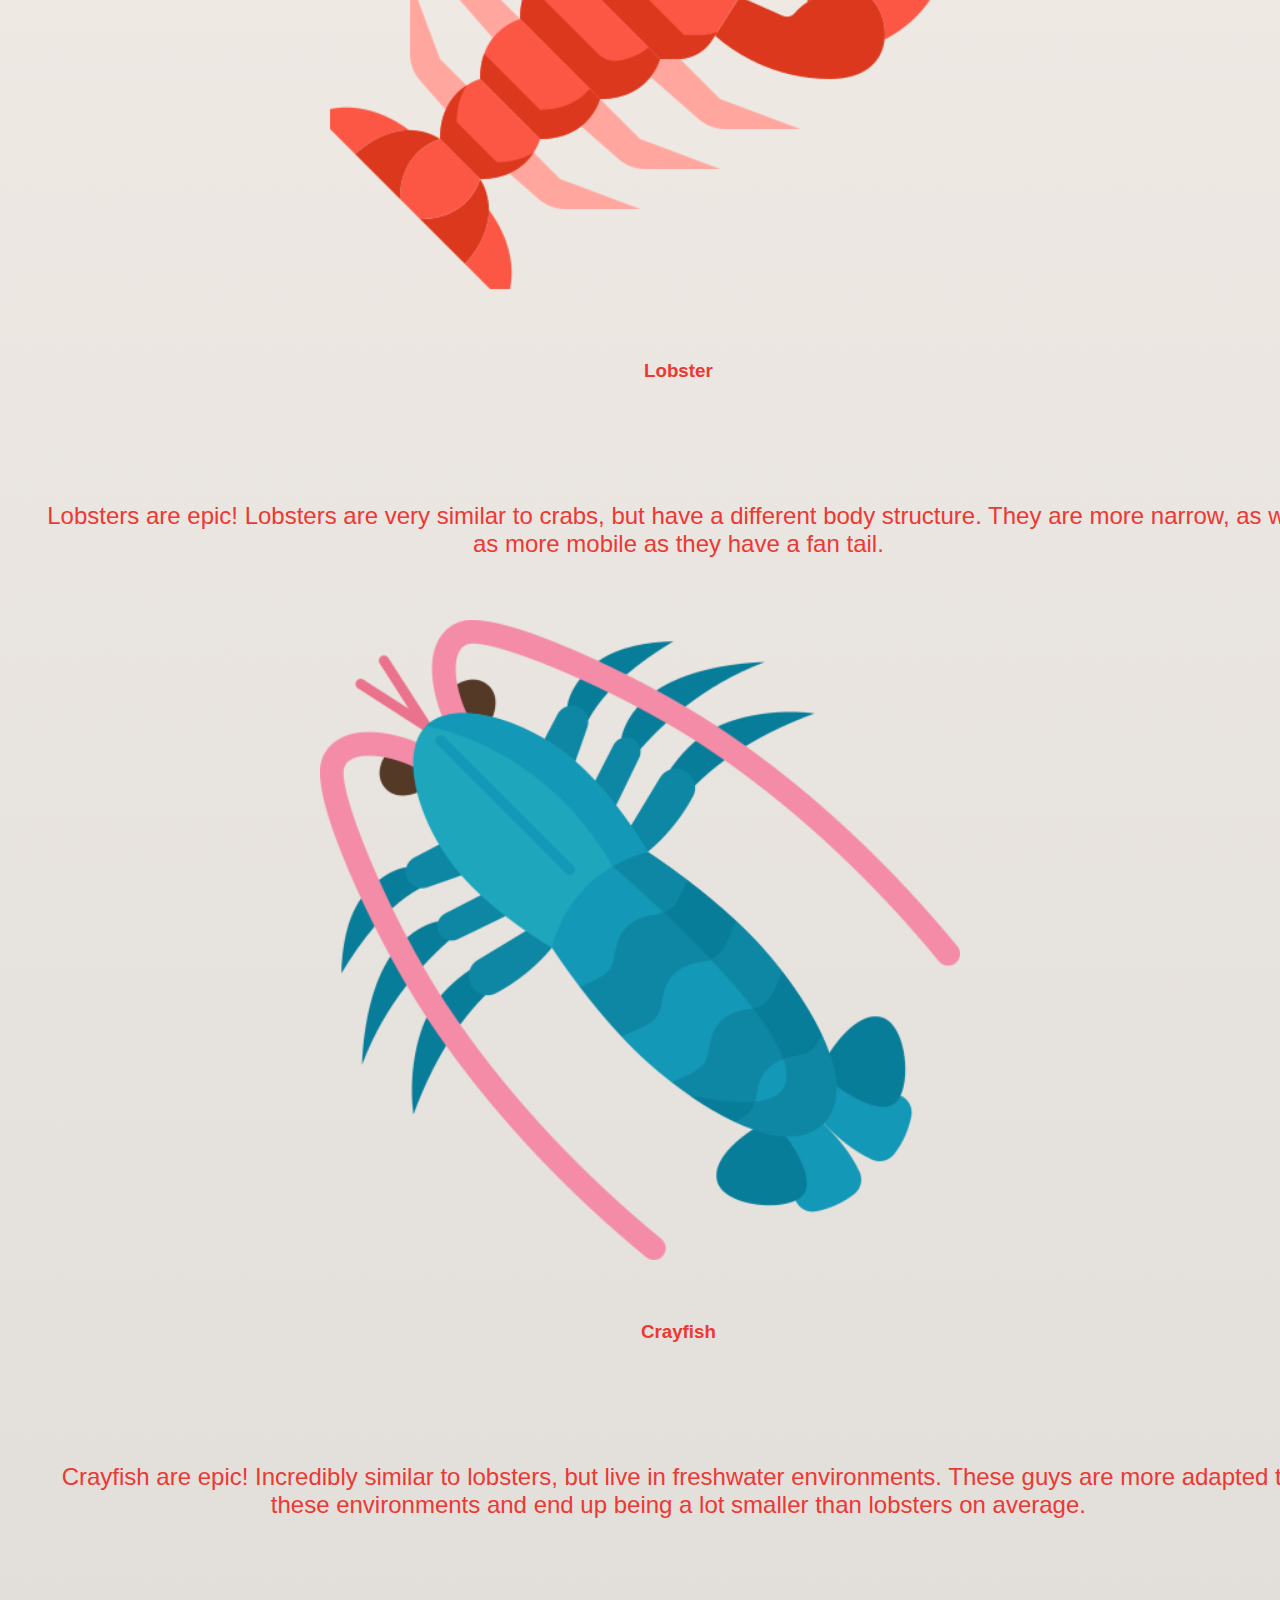
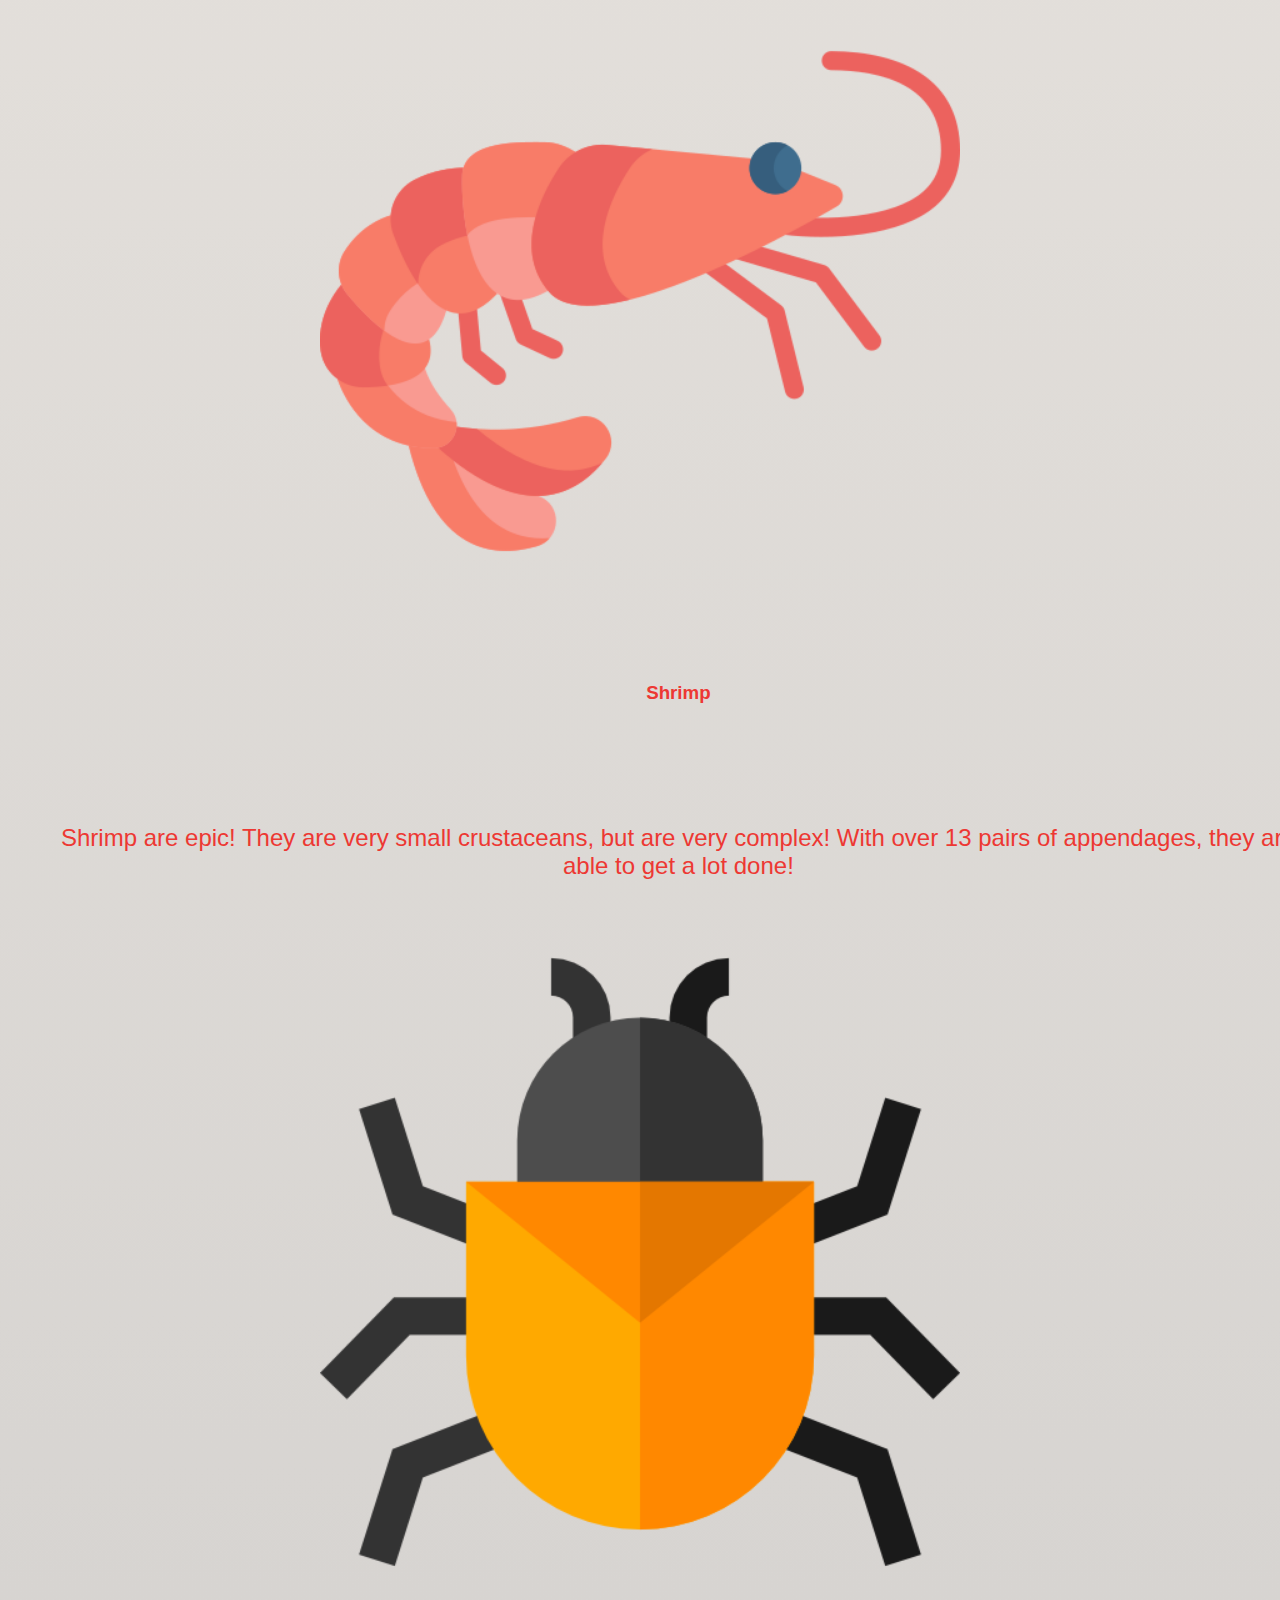
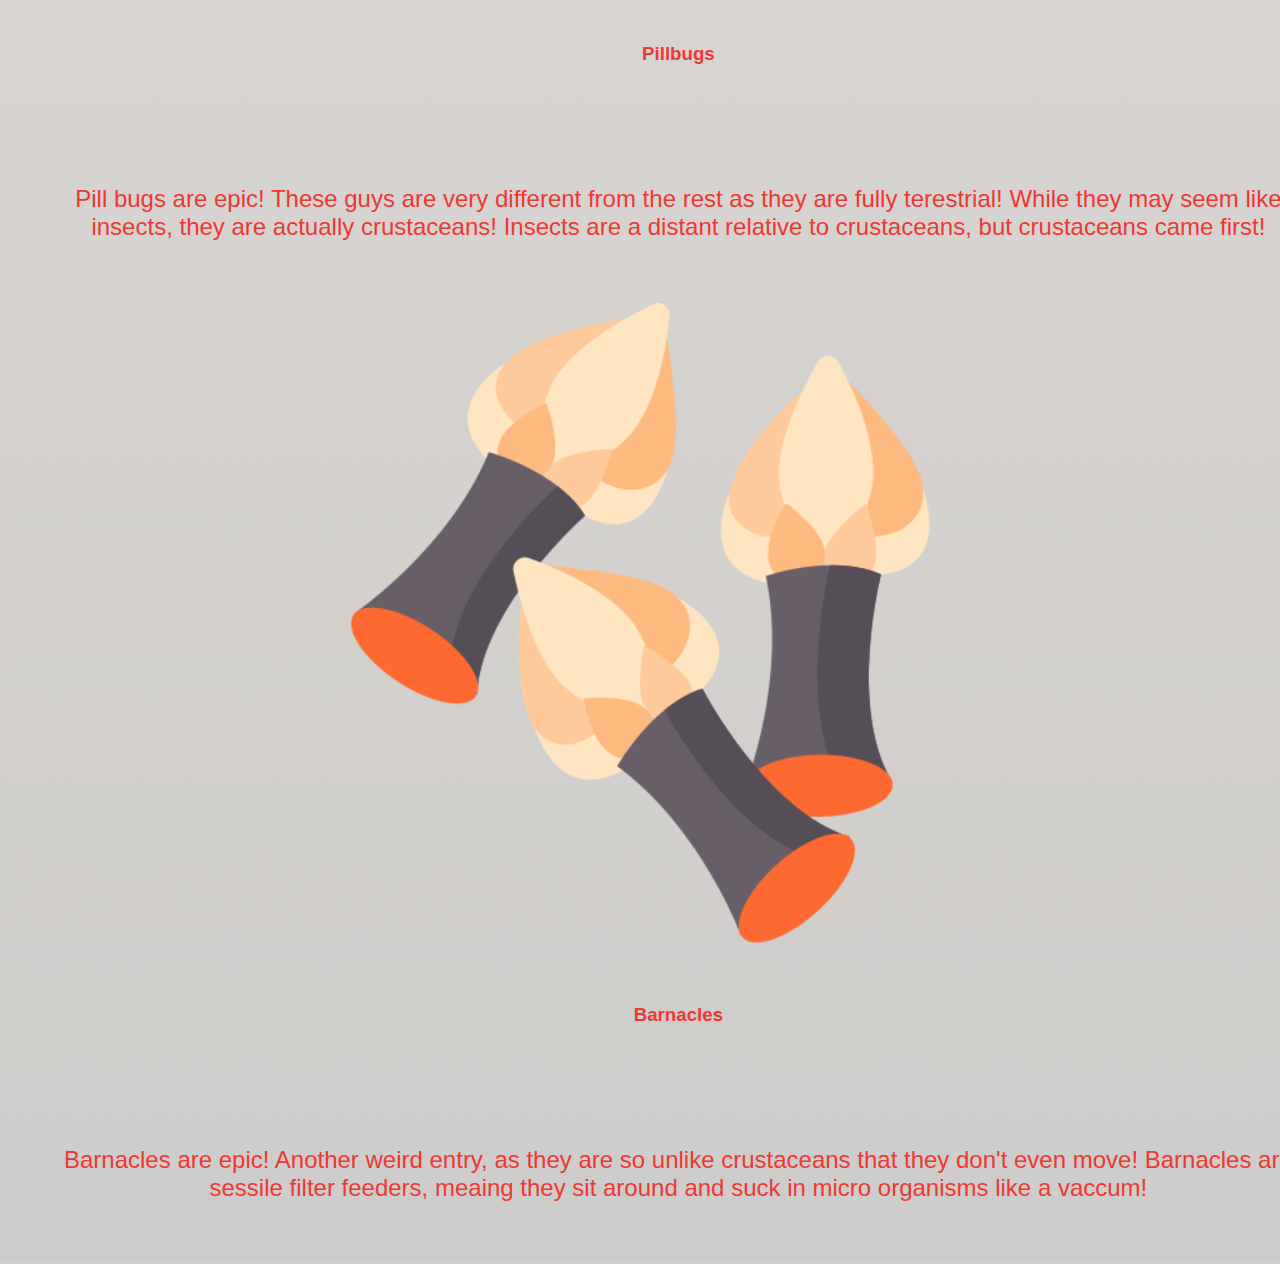
==== commit 3323c86b: "Added More Stylization" ====
--- a/about.html
+++ b/about.html
@@ -22,32 +22,32 @@
         <h2>Types of Crustaceans</h2>
         <p>There many different types of crustaceans! Here are some below:</p>
         <div class="row">
-            <div class="col-lg-4 dataSection">
+            <div class="col-lg-4 col-md-6 dataSection">
                 <img class="TableImg" src="Images/Crab.png">
                 <h3 class="CrustData"><strong>Crab</strong></h3>
                 <p class="CrustData">Crabs are epic! Crabs are known for having big meaty claws and have tough shells.</p>
             </div>
-            <div class="col-lg-4 dataSection">
+            <div class="col-lg-4 col-md-6 dataSection">
                 <img class="TableImg" src="Images/Lobster.png">
                 <h3 class="CrustData"><strong>Lobster</strong></h3>
                 <p class="CrustData">Lobsters are epic! Lobsters are very similar to crabs, but have a different body structure. They are more narrow, as well as more mobile as they have a fan tail.</p>
             </div>
-            <div class="col-lg-4 dataSection">
+            <div class="col-lg-4 col-md-6 dataSection">
                 <img class="TableImg" src="Images/Crayfish.png">
                 <h3 class="CrustData"><strong>Crayfish</strong></h3>
                 <p class="CrustData">Crayfish are epic! Incredibly similar to lobsters, but live in freshwater environments. These guys are more adapted to these environments and end up being a lot smaller than lobsters on average.</p>
             </div>
-            <div class="col-lg-4 dataSection">
+            <div class="col-lg-4 col-md-6 dataSection">
                 <img class="TableImg" src="Images/Shrimp.png">
                 <h3 class="CrustData"><strong>Shrimp</strong></h3>
                 <p class="CrustData">Shrimp are epic! They are very small crustaceans, but are very complex! With over 13 pairs of appendages, they are able to get a lot done!</p>
             </div>
-            <div class="col-lg-4 dataSection">
+            <div class="col-lg-4 col-md-6 dataSection">
                 <img class="TableImg" src="Images/Pillbug.png">
                 <h3 class="CrustData"><strong>Pillbugs</strong></h3>
                 <p class="CrustData">Pill bugs are epic! These guys are very different from the rest as they are fully terestrial! While they may seem like insects, they are actually crustaceans! Insects are a distant relative to crustaceans, but crustaceans came first!</p>
             </div>
-            <div class="col-lg-4 dataSection">
+            <div class="col-lg-4 col-md-6 dataSection">
                 <img class="TableImg" src="Images/Barnacles.png">
                 <h3 class="CrustData"><strong>Barnacles</strong></h3>
                 <p class="CrustData">Barnacles are epic! Another weird entry, as they are so unlike crustaceans that they don't even move! Barnacles are sessile filter feeders, meaing they sit around and suck in micro organisms like a vaccum!</p>
--- a/style.css
+++ b/style.css
@@ -2,7 +2,7 @@
     text-align: center;
     margin: 0;
     font-family: 'Gill Sans', 'Gill Sans MT', Calibri, 'Trebuchet MS', sans-serif;
-    background-color: #F9F3EC;
+    background-image: linear-gradient(180deg, #F9F3EC, #ceccca);
     color: #ED3833;
 }
 
@@ -41,7 +41,7 @@
 
 .CrabImageSection{
     width: 100%;
-    background-color: #63AABC;
+    background-image: linear-gradient(45deg, #63AABC, #298ba3);
     margin: 0;
 }
 
@@ -53,17 +53,14 @@
     border-radius: 5px;
     background-color: #ED3833;
     color: #F9F3EC;
-    font-size: 40px;
+    font-size: 2.5rem;
     border-style: none;
     margin: 2rem;
 }
 
 .CrustaceanButton:hover{
-    border-radius: 5px;
     background-color: #9f2622;
-    color: #F9F3EC;
-    font-size: 40px;
-    border-style: none;
+    font-size: 3rem;
 }
 
 .Links{
@@ -97,4 +94,8 @@
 .TableImg{
     width: 50%;
     display: inline-block;
+}
+
+.TableImg:hover{
+    width: 55%;
 }